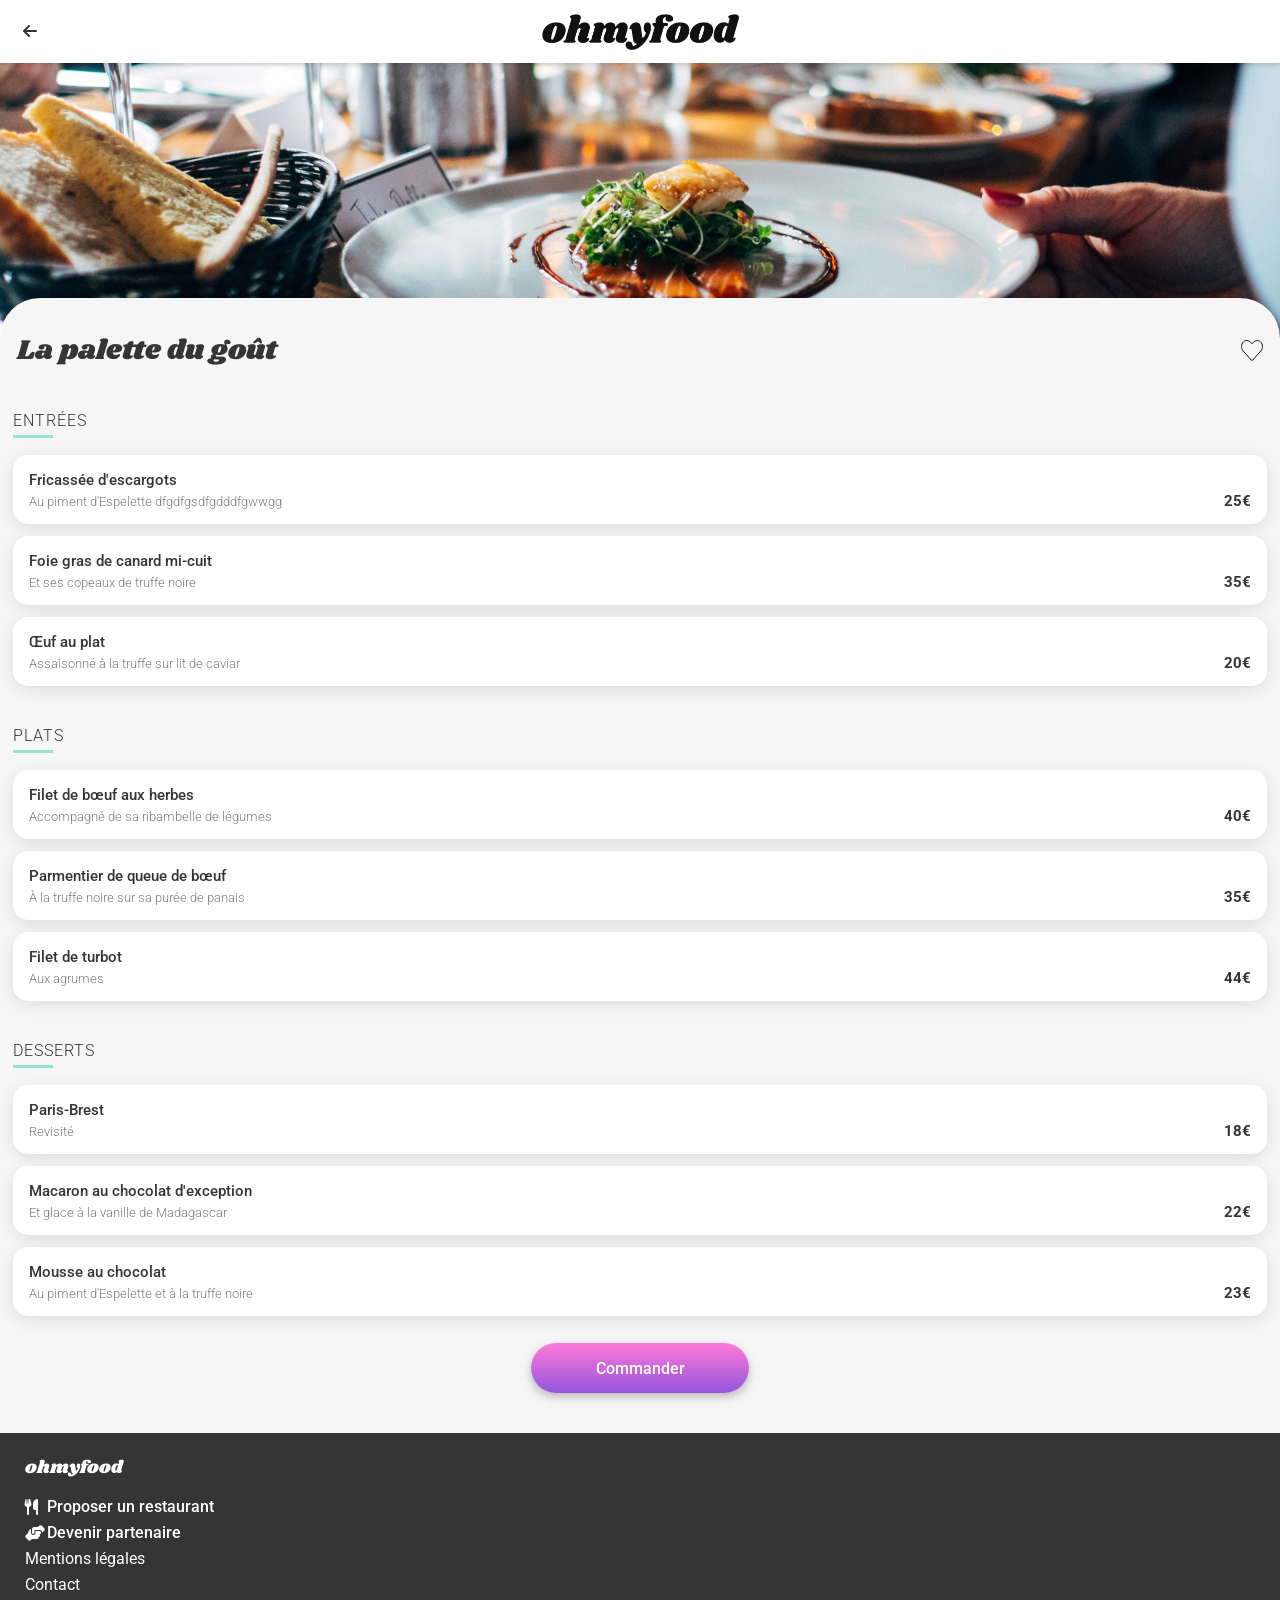
==== restaurants/la-palette-du-gout.html @ 816b4c9a "feat: intégrer la page mobile restaurant la-palette-du-gout sans animations" ====
<!doctype html>
<html lang="fr">
  <head>
    <meta charset="UTF-8" />
    <meta name="viewport" content="width=device-width, initial-scale=1.0" />
    <!-- Description pour SEO -->
    <meta name="description" content="Ohmyfood - Menu de La palette du goût" />
    <title>Menu - La palette du goût</title>
    <link rel="icon" href="../assets/images/favicon.png" type="image/png" />
    <!-- Appel pour les polices du site : Roboto & Shrikhand -->
    <link rel="preconnect" href="https://fonts.googleapis.com" />
    <link rel="preconnect" href="https://fonts.gstatic.com" crossorigin />
    <link
      href="https://fonts.googleapis.com/css2?family=Roboto:wght@300;400;500;700&family=Shrikhand&display=swap"
      rel="stylesheet"
    />
    <!-- Appel des fichiers pour les icônes -->
    <link
      rel="stylesheet"
      href="https://cdnjs.cloudflare.com/ajax/libs/font-awesome/6.2.1/css/all.min.css"
      integrity="sha512-MV7K8+y+gLIBoVD59lQIYicR65iaqukzvf/nwasF0nqhPay5w/9lJmVM2hMDcnK1OnMGCdVK+iQrJ7lzPJQd1w=="
      crossorigin="anonymous"
      referrerpolicy="no-referrer"
    />
    <!-- Appel pour les feuilles de style -->
    <link rel="stylesheet" href="../assets/css/style.css" />
  </head>

  <body>
    <!-- Définition des dégradés SVG réutilisables -->
    <svg width="0" height="0" style="position: absolute" aria-hidden="true">
      <defs>
        <linearGradient id="heart-gradient" x1="0" y1="0" x2="0" y2="1">
          <stop offset="0%" stop-color="#FF79DA" />
          <stop offset="100%" stop-color="#9356DC" />
        </linearGradient>
      </defs>
    </svg>

    <!-- HEADER -->
    <header>
      <!-- Logo -->
      <div class="header__top">
        <a
          href="../index.html"
          class="header__goback"
          aria-label="Retour à l'accueil"
        >
          <i class="fa-solid fa-arrow-left" aria-hidden="true"></i>
        </a>
        <img
          src="../assets/images/logo/ohmyfood.png"
          alt="Logo Ohmyfood"
          class="header__logo"
        />
      </div>
    </header>

    <main>
      <!-- BANNIÈRE -->
      <div class="restaurant-banner">
        <img
          src="../assets/images/restaurants/jay-wennington-N_Y88TWmGwA-unsplash.jpg"
          alt="Restaurant La palette du goût"
          class="restaurant-banner__image"
        />
      </div>

      <!-- CARTE RESTAURANT -->
      <div class="restaurant-content">
        <div class="restaurant-content__inner">
          <!-- Titre + Coeur -->
          <div class="restaurant-title">
            <h1 class="restaurant-title__name">La palette du goût</h1>
            <span class="card__heart">
              <span class="card__heart-icon">
                <svg
                  viewBox="0 0 22 21"
                  fill="none"
                  xmlns="http://www.w3.org/2000/svg"
                >
                  <path
                    d="M12.2207 2.40527C14.1599 0.222558 17.2057 -0.147219 19.3223 1.62402L19.5244 1.80176C22.0187 4.12419 22.1558 8.32368 19.9121 10.8496L11.5977 20.2148C11.2807 20.5716 10.8021 20.5941 10.4648 20.2822L10.3994 20.2148L2.08496 10.8496C-0.0847856 8.40259 -0.0235333 4.38556 2.25 2.02539L2.47656 1.80176C4.53112 -0.108075 7.5843 0.134683 9.58887 2.19922L9.78027 2.40527L11.001 3.77734L11.374 3.35742L12.2207 2.40527Z"
                  />
                </svg>
              </span>
            </span>
          </div>
          <!-- Section menu des entrées -->
          <section class="menu-section">
            <h2 class="menu-section__title">Entrées</h2>
            <ul class="menu-section__list">
              <!-- cartes plats -->
              <li class="dish">
                <div class="dish__text">
                  <p class="dish__name">Fricassée d'escargots</p>
                  <p class="dish__description">
                    Au piment d'Espelette dfgdfgsdfgdddfgwwgg
                  </p>
                </div>
                <p class="dish__price">25€</p>
                <div class="dish__select">
                  <i class="fa-solid fa-check" aria-hidden="true"></i>
                </div>
              </li>
              <li class="dish">
                <div class="dish__text">
                  <p class="dish__name">Foie gras de canard mi-cuit</p>
                  <p class="dish__description">
                    Et ses copeaux de truffe noire
                  </p>
                </div>
                <p class="dish__price">35€</p>
                <div class="dish__select">
                  <i class="fa-solid fa-check" aria-hidden="true"></i>
                </div>
              </li>
              <li class="dish">
                <div class="dish__text">
                  <p class="dish__name">Œuf au plat</p>
                  <p class="dish__description">
                    Assaisonné à la truffe sur lit de caviar
                  </p>
                </div>
                <p class="dish__price">20€</p>
                <div class="dish__select">
                  <i class="fa-solid fa-check" aria-hidden="true"></i>
                </div>
              </li>
            </ul>
          </section>

          <!-- Sections menu des plats -->
          <section class="menu-section">
            <h2 class="menu-section__title">Plats</h2>
            <ul class="menu-section__list">
              <!-- cartes plats -->
              <li class="dish">
                <div class="dish__text">
                  <p class="dish__name">Filet de bœuf aux herbes</p>
                  <p class="dish__description">
                    Accompagné de sa ribambelle de légumes
                  </p>
                </div>
                <p class="dish__price">40€</p>
                <div class="dish__select">
                  <i class="fa-solid fa-check" aria-hidden="true"></i>
                </div>
              </li>
              <li class="dish">
                <div class="dish__text">
                  <p class="dish__name">Parmentier de queue de bœuf</p>
                  <p class="dish__description">
                    À la truffe noire sur sa purée de panais
                  </p>
                </div>
                <p class="dish__price">35€</p>
                <div class="dish__select">
                  <i class="fa-solid fa-check" aria-hidden="true"></i>
                </div>
              </li>
              <li class="dish">
                <div class="dish__text">
                  <p class="dish__name">Filet de turbot</p>
                  <p class="dish__description">Aux agrumes</p>
                </div>
                <p class="dish__price">44€</p>
                <div class="dish__select">
                  <i class="fa-solid fa-check" aria-hidden="true"></i>
                </div>
              </li>
            </ul>
          </section>

          <!-- Sections menu des desserts -->
          <section class="menu-section">
            <h2 class="menu-section__title">Desserts</h2>
            <ul class="menu-section__list">
              <!-- cartes plats -->
              <li class="dish">
                <div class="dish__text">
                  <p class="dish__name">Paris-Brest</p>
                  <p class="dish__description">Revisité</p>
                </div>
                <p class="dish__price">18€</p>
                <div class="dish__select">
                  <i class="fa-solid fa-check" aria-hidden="true"></i>
                </div>
              </li>
              <li class="dish">
                <div class="dish__text">
                  <p class="dish__name">Macaron au chocolat d'exception</p>
                  <p class="dish__description">
                    Et glace à la vanille de Madagascar
                  </p>
                </div>
                <p class="dish__price">22€</p>
                <div class="dish__select">
                  <i class="fa-solid fa-check" aria-hidden="true"></i>
                </div>
              </li>
              <li class="dish">
                <div class="dish__text">
                  <p class="dish__name">Mousse au chocolat</p>
                  <p class="dish__description">
                    Au piment d'Espelette et à la truffe noire
                  </p>
                </div>
                <p class="dish__price">23€</p>
                <div class="dish__select">
                  <i class="fa-solid fa-check" aria-hidden="true"></i>
                </div>
              </li>
            </ul>
          </section>

          <a href="#" class="btn btn--restaurant">Commander</a>
        </div>
      </div>

      <!-- FOOTER -->
      <footer class="footer">
        <p class="footer__logo">ohmyfood</p>
        <nav class="footer__nav" aria-label="Liens utiles">
          <ul class="footer__list">
            <li class="footer__item">
              <a href="#" class="footer__link footer__link--bold">
                <i class="fa-solid fa-utensils" aria-hidden="true"></i>
                <span>Proposer un restaurant</span>
              </a>
            </li>

            <li class="footer__item">
              <a href="#" class="footer__link footer__link--bold">
                <i class="fa-solid fa-handshake-angle" aria-hidden="true"></i>
                <span>Devenir partenaire</span>
              </a>
            </li>

            <li class="footer__item">
              <a href="#" class="footer__link footer__link--regular">
                Mentions légales
              </a>
            </li>

            <li class="footer__item">
              <a
                href="mailto:contact@ohmyfood.com"
                class="footer__link footer__link--regular"
              >
                Contact
              </a>
            </li>
          </ul>
        </nav>
      </footer>
    </main>
  </body>
</html>
---- assets/css/style.css ----
* {
  margin: 0;
  padding: 0;
  box-sizing: border-box;
}

body {
  font-family: "Roboto", sans-serif;
  background-color: #F6F6F6;
  color: #353535;
}

a {
  color: inherit;
  text-decoration: none;
}

ul, ol {
  list-style: none;
}

img {
  display: block;
  max-width: 100%;
}

button {
  background: none;
  border: none;
  cursor: pointer;
  padding: 0;
  font-family: inherit;
}

.header__goback {
  padding: 7px 6px;
  position: absolute;
  left: 17px;
}

.restaurant-banner {
  width: 100%;
}
.restaurant-banner__image {
  width: 100%;
  height: 275px;
  object-fit: cover;
}

.restaurant-content {
  background-color: #F6F6F6;
  border-radius: 40px 40px 0 0;
  margin-top: -40px;
  margin-bottom: 40px;
  position: relative;
  z-index: 1;
  min-height: 200px;
}

.restaurant-content__inner {
  display: flex;
  flex-direction: column;
  padding-top: 32px;
  align-items: center;
}

.restaurant-title {
  display: flex;
  align-items: center;
  justify-content: space-between;
  padding: 0 17px;
  width: 100%;
}
.restaurant-title__name {
  font-family: "Shrikhand", cursive;
  font-size: 28px;
  font-weight: 400;
}

.menu-section {
  margin-top: 40px;
  padding: 0 13px;
  width: 100%;
}
.menu-section__title {
  font-family: "Roboto", sans-serif;
  font-size: 16px;
  font-weight: 300;
  text-transform: uppercase;
  letter-spacing: 1px;
  display: inline-block;
  padding-bottom: 5px;
}
.menu-section__title::after {
  content: "";
  display: block;
  width: 40px;
  height: 3px;
  background-color: #99E2D0;
  margin-top: 5px;
}

.dish {
  display: flex;
  align-items: center;
  height: 69px;
  padding: 0 0 0 16px;
  background-color: #FFFFFF;
  border-radius: 15px;
  box-shadow: 0 4px 15px 0 rgba(0, 0, 0, 0.1);
  margin-top: 12px;
  overflow: hidden;
}
.dish__text {
  display: flex;
  flex-direction: column;
  gap: 5px;
  flex: 1;
  min-width: 0px;
}
.dish__name {
  font-size: 15px;
  font-weight: 500;
}
.dish__description {
  font-size: 13px;
  font-weight: 300;
  color: #7E7E7E;
}
.dish__name, .dish__description {
  white-space: nowrap;
  overflow: hidden;
  text-overflow: ellipsis;
  max-width: 100%;
}
.dish__price {
  font-size: 15px;
  font-weight: 700;
  flex-shrink: 0;
  align-self: flex-end;
  padding-bottom: 14px;
  margin-right: 16px;
}
.dish__select {
  display: flex;
  align-items: center;
  justify-content: center;
  width: 59px;
  max-width: 0px;
  height: 100%;
  background-color: #99E2D0;
  border-radius: 0 15px 15px 0;
  overflow: hidden;
  flex-shrink: 0;
}
.dish__select i {
  display: flex;
  align-items: center;
  justify-content: center;
  width: 20px;
  height: 20px;
  background-color: #FFFFFF;
  border-radius: 50%;
  color: #99E2D0;
  font-size: 14px;
}
.dish:hover .dish__select {
  max-width: 59px;
}

.btn--restaurant {
  margin-top: 40px;
}

.header {
  display: flex;
  flex-direction: column;
  align-items: center;
}
.header__top {
  display: flex;
  align-items: center;
  width: 100%;
  height: 63px;
  background-color: #FFFFFF;
  position: relative;
  box-shadow: 0 2px 4px 0 rgba(0, 0, 0, 0.15);
}
.header__logo {
  width: 197px;
  height: 36px;
  margin: 14px auto;
}
.header__location {
  display: flex;
  align-items: center;
  justify-content: center;
  width: 100%;
  height: 50px;
  gap: 17px;
  background-color: #EAEAEA;
  box-shadow: 0 4px 4px 0 rgba(0, 0, 0, 0.25);
}
.header__location i {
  color: #353535;
}
.header__location-text {
  font-family: "Roboto", sans-serif;
  font-weight: 500;
  font-size: 16px;
  color: #353535;
}

.hero {
  display: flex;
  flex-direction: column;
  align-items: center;
  background-color: #F6F6F6;
  padding: 39px 16px;
  font-family: "Roboto", sans-serif;
  text-align: center;
}
.hero__title {
  font-weight: 700;
  font-size: 24px;
  color: #000000;
}
.hero__subtitle {
  font-weight: 300;
  font-size: 18px;
  color: #353535;
  margin-top: 8px;
}

.btn {
  display: inline-flex;
  align-items: center;
  justify-content: center;
  background: linear-gradient(to top, #9356DC, #FF79DA);
  color: #FFFFFF;
  font-family: "Roboto", sans-serif;
  font-weight: 500;
  font-size: 16px;
  width: 218px;
  height: 50px;
  border-radius: 30px;
  box-shadow: 0 4px 10px 0 rgba(0, 0, 0, 0.25);
  margin-top: 27px;
}

.how-it-works {
  background-color: #FFFFFF;
  padding: 48px 20px 68px 20px;
}
.how-it-works__title {
  font-weight: 700;
  font-size: 24px;
  color: #000000;
  margin-bottom: 32px;
}
.how-it-works__list {
  display: flex;
  flex-direction: column;
  gap: 25px;
}
.how-it-works__item {
  display: flex;
  align-items: center;
  position: relative;
}
.how-it-works__number {
  display: flex;
  align-items: center;
  justify-content: center;
  min-width: 24px;
  height: 24px;
  border-radius: 50%;
  background-color: #9356DC;
  color: #FFFFFF;
  font-weight: 500;
  font-size: 14px;
  position: absolute;
  left: 0;
  z-index: 1;
}
.how-it-works__card {
  display: flex;
  align-items: center;
  gap: 23px;
  width: 100%;
  padding: 27px 38px 27px 32px;
  background-color: #F6F6F6;
  border-radius: 20px;
  box-shadow: 0 4px 15px 0 rgba(0, 0, 0, 0.15);
  margin-left: 12px;
}
.how-it-works__card i {
  color: #7E7E7E;
  font-size: 18px;
  min-width: 20px;
  text-align: center;
}
.how-it-works__card p {
  font-weight: 500;
  font-size: 16px;
  color: #000000;
}

.restaurants {
  background-color: #FFFFFF;
  padding: 54px 20px;
}
.restaurants__title {
  font-weight: 700;
  font-size: 24px;
  color: #000000;
  margin-bottom: 32px;
}
.restaurants__grid {
  display: flex;
  flex-direction: column;
  gap: 18px;
}

.card {
  display: block;
  border-radius: 15px;
  background-color: #FFFFFF;
  box-shadow: 0 4px 15px 0 rgba(0, 0, 0, 0.1);
  overflow: hidden;
}
.card__image-wrapper {
  position: relative;
}
.card__image {
  width: 100%;
  height: 176px;
  object-fit: cover;
  border-radius: 15px 15px 0 0;
}
.card__badge {
  position: absolute;
  top: 16px;
  right: 16px;
  background-color: #99E2D0;
  color: #008766;
  font-weight: 500;
  font-size: 14px;
  padding: 8px 16px;
}
.card__body {
  display: flex;
  align-items: center;
  justify-content: space-between;
  padding: 16px 16px 12px 17px;
}
.card__text {
  display: flex;
  flex-direction: column;
  gap: 5px;
}
.card__name {
  font-weight: 700;
  font-size: 18px;
  color: #000000;
}
.card__cuisine {
  font-weight: 300;
  font-size: 17px;
  color: #000000;
}
.card__heart {
  cursor: pointer;
  flex-shrink: 0;
  background: none;
  border: none;
  padding: 0;
}
.card__heart-icon {
  display: block;
  width: 22px;
  height: 21px;
}
.card__heart-icon svg {
  width: 100%;
  height: 100%;
}
.card__heart-icon path {
  stroke: #101010;
  stroke-width: 1;
}
.card__heart:hover .card__heart-icon path {
  fill: url(#heart-gradient);
  stroke: none;
}

.footer {
  background-color: #353535;
  display: flex;
  flex-direction: column;
  gap: 16px;
  padding: 22px 25px;
}
.footer__logo {
  font-family: "Shrikhand", cursive;
  font-weight: 400;
  font-size: 18px;
  color: #FFFFFF;
}
.footer__list {
  display: flex;
  flex-direction: column;
  gap: 7px;
  padding: 0;
}
.footer__link {
  display: flex;
  align-items: center;
  gap: 11px;
  color: #FFFFFF;
  font-size: 16px;
}
.footer__link i {
  width: 11px;
  text-align: center;
}
.footer__link--bold {
  font-weight: 500;
}
.footer__link--regular {
  font-weight: 400;
}/*# sourceMappingURL=style.css.map */
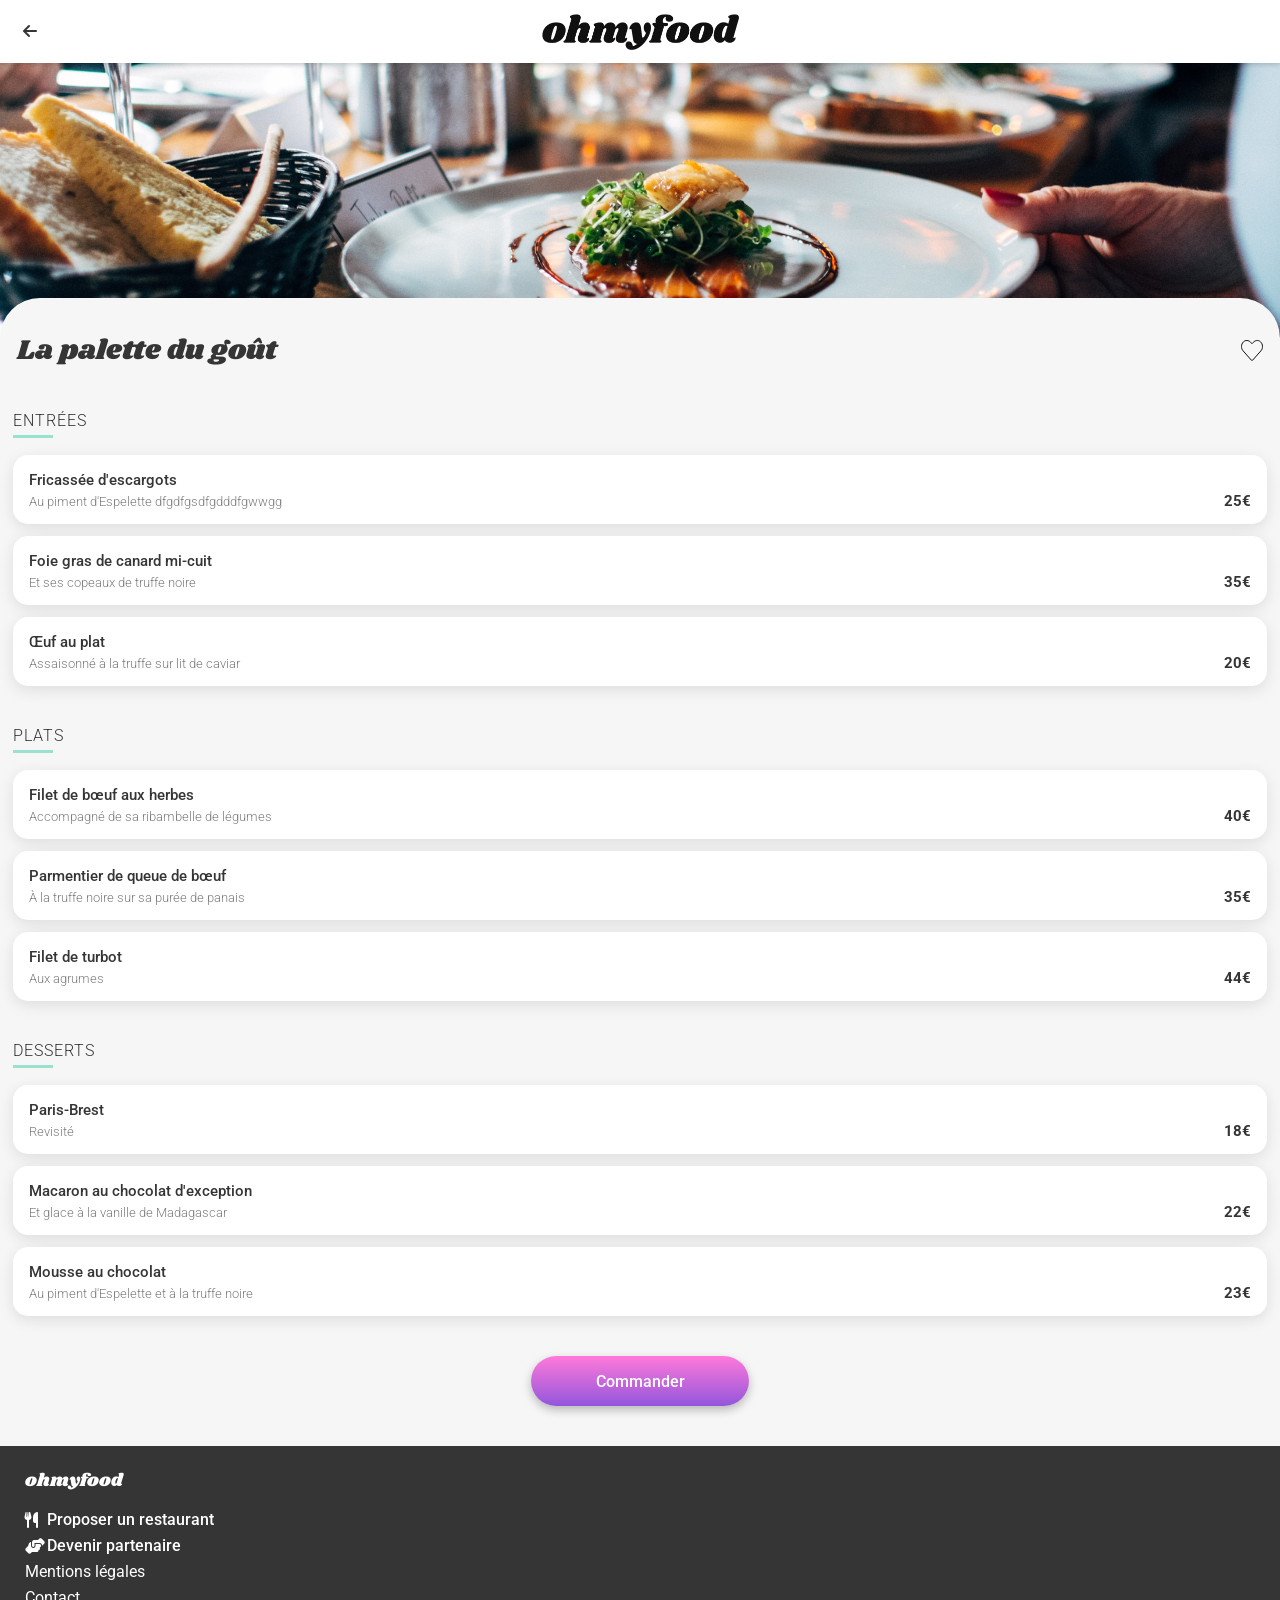
==== commit 52638bfd: "feat: add desktop responsive for restaurant page" ====
--- a/restaurants/la-palette-du-gout.html
+++ b/restaurants/la-palette-du-gout.html
@@ -73,6 +73,7 @@
           <div class="restaurant-title">
             <h1 class="restaurant-title__name">La palette du goût</h1>
             <span class="card__heart">
+              <!-- SVG 1 : contour seul — dans le flux, donne la taille au parent -->
               <span class="card__heart-icon">
                 <svg
                   viewBox="0 0 22 21"
@@ -80,6 +81,22 @@
                   xmlns="http://www.w3.org/2000/svg"
                 >
                   <path
+                    stroke="#101010"
+                    stroke-width="1"
+                    d="M12.2207 2.40527C14.1599 0.222558 17.2057 -0.147219 19.3223 1.62402L19.5244 1.80176C22.0187 4.12419 22.1558 8.32368 19.9121 10.8496L11.5977 20.2148C11.2807 20.5716 10.8021 20.5941 10.4648 20.2822L10.3994 20.2148L2.08496 10.8496C-0.0847856 8.40259 -0.0235333 4.38556 2.25 2.02539L2.47656 1.80176C4.53112 -0.108075 7.5843 0.134683 9.58887 2.19922L9.78027 2.40527L11.001 3.77734L11.374 3.35742L12.2207 2.40527Z"
+                  />
+                </svg>
+              </span>
+
+              <!-- SVG 2 : gradient seul — en absolute, invisible au repos -->
+              <span class="card__heart-icon card__heart-icon--filled">
+                <svg
+                  viewBox="0 0 22 21"
+                  fill="none"
+                  xmlns="http://www.w3.org/2000/svg"
+                >
+                  <path
+                    fill="url(#heart-gradient)"
                     d="M12.2207 2.40527C14.1599 0.222558 17.2057 -0.147219 19.3223 1.62402L19.5244 1.80176C22.0187 4.12419 22.1558 8.32368 19.9121 10.8496L11.5977 20.2148C11.2807 20.5716 10.8021 20.5941 10.4648 20.2822L10.3994 20.2148L2.08496 10.8496C-0.0847856 8.40259 -0.0235333 4.38556 2.25 2.02539L2.47656 1.80176C4.53112 -0.108075 7.5843 0.134683 9.58887 2.19922L9.78027 2.40527L11.001 3.77734L11.374 3.35742L12.2207 2.40527Z"
                   />
                 </svg>
--- a/assets/css/style.css
+++ b/assets/css/style.css
@@ -32,12 +32,127 @@
   font-family: inherit;
 }
 
+@keyframes loader-slide-in {
+  from {
+    opacity: 0;
+    transform: translateY(-100px);
+  }
+  to {
+    opacity: 1;
+    transform: translateY(0);
+  }
+}
+@keyframes loader-bar-pulse {
+  from {
+    transform: scaleY(0.35);
+    opacity: 0.45;
+  }
+  to {
+    transform: scaleY(1);
+    opacity: 1;
+  }
+}
+@keyframes loader-tagline-blink {
+  0% {
+    opacity: 1;
+  }
+  50% {
+    opacity: 0.15;
+  }
+  100% {
+    opacity: 1;
+  }
+}
+@keyframes loader-hide {
+  to {
+    opacity: 0;
+    pointer-events: none;
+  }
+}
+.loader {
+  position: fixed;
+  inset: 0;
+  z-index: 100;
+  background: #ffffff;
+  display: flex;
+  flex-direction: column;
+  align-items: center;
+  justify-content: center;
+  gap: 32px;
+  animation: loader-hide 400ms ease-in 2500ms forwards;
+}
+.loader__logo {
+  overflow: visible;
+  animation: loader-slide-in 700ms cubic-bezier(0.22, 1, 0.36, 1) 80ms both;
+}
+.loader__bars {
+  display: flex;
+  align-items: flex-end;
+  gap: 16px;
+  animation: loader-slide-in 500ms cubic-bezier(0.22, 1, 0.36, 1) 300ms both;
+}
+.loader__bar {
+  width: 13px;
+  border-radius: 6px;
+  animation: loader-bar-pulse 850ms ease-in-out infinite alternate both;
+}
+.loader__bar--1 {
+  background-color: #9356DC;
+  height: 40px;
+  animation-delay: 0ms;
+}
+.loader__bar--2 {
+  background-color: #c44eb7;
+  height: 52px;
+  animation-delay: 150ms;
+}
+.loader__bar--3 {
+  background-color: #FF79DA;
+  height: 34px;
+  animation-delay: 300ms;
+}
+.loader__bar--4 {
+  background-color: #c4b4d7;
+  height: 58px;
+  animation-delay: 450ms;
+}
+.loader__bar--5 {
+  background-color: #99E2D0;
+  height: 42px;
+  animation-delay: 600ms;
+}
+.loader__bar--6 {
+  background-color: #c4b4d7;
+  height: 48px;
+  animation-delay: 750ms;
+}
+.loader__bar--7 {
+  background-color: #9356DC;
+  height: 36px;
+  animation-delay: 900ms;
+}
+.loader__tagline {
+  font-family: "Roboto", sans-serif;
+  font-size: 1.2rem;
+  font-weight: 300;
+  color: #aaaaaa;
+  letter-spacing: 0.14em;
+  text-transform: uppercase;
+  margin: 0;
+  animation: loader-slide-in 500ms cubic-bezier(0.22, 1, 0.36, 1) 450ms both, loader-tagline-blink 2000ms ease-in-out infinite 1200ms;
+}
+
 .header__goback {
   padding: 7px 6px;
   position: absolute;
   left: 17px;
 }
 
+@media (min-width: 1440px) {
+  main {
+    background-color: #FFFFFF;
+  }
+}
 .restaurant-banner {
   width: 100%;
 }
@@ -45,16 +160,26 @@
   width: 100%;
   height: 275px;
   object-fit: cover;
+}
+@media (min-width: 1440px) {
+  .restaurant-banner__image {
+    height: 383px;
+  }
 }
 
 .restaurant-content {
   background-color: #F6F6F6;
   border-radius: 40px 40px 0 0;
   margin-top: -40px;
-  margin-bottom: 40px;
   position: relative;
   z-index: 1;
-  min-height: 200px;
+}
+@media (min-width: 1440px) {
+  .restaurant-content {
+    max-width: 1055px;
+    margin-left: auto;
+    margin-right: auto;
+  }
 }
 
 .restaurant-content__inner {
@@ -62,6 +187,11 @@
   flex-direction: column;
   padding-top: 32px;
   align-items: center;
+}
+@media (min-width: 1440px) {
+  .restaurant-content__inner {
+    padding-top: 51px;
+  }
 }
 
 .restaurant-title {
@@ -75,6 +205,13 @@
   font-family: "Shrikhand", cursive;
   font-size: 28px;
   font-weight: 400;
+}
+@media (min-width: 1440px) {
+  .restaurant-title {
+    max-width: 307px;
+    padding: 0;
+    margin: 0 auto;
+  }
 }
 
 .menu-section {
@@ -99,6 +236,12 @@
   background-color: #99E2D0;
   margin-top: 5px;
 }
+@media (min-width: 1440px) {
+  .menu-section {
+    max-width: 634px;
+    padding: 0;
+  }
+}
 
 .dish {
   display: flex;
@@ -169,7 +312,7 @@
 }
 
 .btn--restaurant {
-  margin-top: 40px;
+  margin: 40px 0;
 }
 
 .header {
@@ -210,6 +353,14 @@
   font-size: 16px;
   color: #353535;
 }
+@media (min-width: 1440px) {
+  .header__top {
+    height: 96px;
+  }
+  .header__location {
+    box-shadow: none;
+  }
+}
 
 .hero {
   display: flex;
@@ -230,6 +381,19 @@
   font-size: 18px;
   color: #353535;
   margin-top: 8px;
+  margin-bottom: 27px;
+}
+@media (min-width: 1440px) {
+  .hero {
+    gap: 18px;
+  }
+  .hero__title {
+    font-size: 40px;
+  }
+  .hero__subtitle {
+    margin-top: 0;
+    margin-bottom: 0;
+  }
 }
 
 .btn {
@@ -245,7 +409,25 @@
   height: 50px;
   border-radius: 30px;
   box-shadow: 0 4px 10px 0 rgba(0, 0, 0, 0.25);
-  margin-top: 27px;
+  position: relative;
+  overflow: hidden;
+  z-index: 1;
+  transition: box-shadow 300ms ease;
+}
+.btn::after {
+  content: "";
+  position: absolute;
+  inset: 0;
+  background: linear-gradient(to top, #c084e8, #FF79DA);
+  opacity: 0;
+  z-index: -1;
+  transition: opacity 300ms ease;
+}
+.btn:hover::after {
+  opacity: 1;
+}
+.btn:hover {
+  box-shadow: 0 4px 15px 0 rgba(0, 0, 0, 0.35);
 }
 
 .how-it-works {
@@ -305,9 +487,20 @@
   font-size: 16px;
   color: #000000;
 }
+@media (min-width: 1440px) {
+  .how-it-works {
+    padding: 50px 180px;
+  }
+  .how-it-works__list {
+    flex-direction: row;
+  }
+  .how-it-works__item {
+    flex: 1;
+  }
+}
 
 .restaurants {
-  background-color: #FFFFFF;
+  background-color: #F6F6F6;
   padding: 54px 20px;
 }
 .restaurants__title {
@@ -320,6 +513,18 @@
   display: flex;
   flex-direction: column;
   gap: 18px;
+}
+@media (min-width: 1440px) {
+  .restaurants {
+    padding: 0 180px;
+    margin-top: 30px;
+    margin-bottom: 30px;
+  }
+  .restaurants__grid {
+    display: grid;
+    grid-template-columns: repeat(2, 1fr);
+    gap: 50px;
+  }
 }
 
 .card {
@@ -371,15 +576,18 @@
 }
 .card__heart {
   cursor: pointer;
+  position: relative;
+  width: 22px;
+  height: 21px;
+  display: block;
   flex-shrink: 0;
-  background: none;
-  border: none;
-  padding: 0;
 }
 .card__heart-icon {
   display: block;
-  width: 22px;
-  height: 21px;
+  width: 100%;
+  height: 100%;
+  opacity: 1;
+  transition: opacity 1300ms ease;
 }
 .card__heart-icon svg {
   width: 100%;
@@ -388,10 +596,26 @@
 .card__heart-icon path {
   stroke: #101010;
   stroke-width: 1;
-}
-.card__heart:hover .card__heart-icon path {
+  fill: none;
+}
+.card__heart-icon--filled {
+  position: absolute;
+  top: 0;
+  left: 0;
+  width: 100%;
+  height: 100%;
+  opacity: 0;
+  transition: opacity 1300ms ease;
+}
+.card__heart-icon--filled path {
   fill: url(#heart-gradient);
   stroke: none;
+}
+.card__heart:hover .card__heart-icon {
+  opacity: 0;
+}
+.card__heart:hover .card__heart-icon--filled {
+  opacity: 1;
 }
 
 .footer {
@@ -426,7 +650,27 @@
 }
 .footer__link--bold {
   font-weight: 500;
+  width: 190px;
 }
 .footer__link--regular {
   font-weight: 400;
+  width: 130px;
+}
+@media (min-width: 1440px) {
+  .footer {
+    flex-direction: row;
+    align-items: flex-end;
+    padding: 30px 25px;
+    justify-content: flex-end;
+    min-height: 114px;
+  }
+  .footer__list {
+    flex-direction: row;
+  }
+  .footer__logo {
+    order: 2;
+  }
+  .footer__nav {
+    order: 1;
+  }
 }/*# sourceMappingURL=style.css.map */
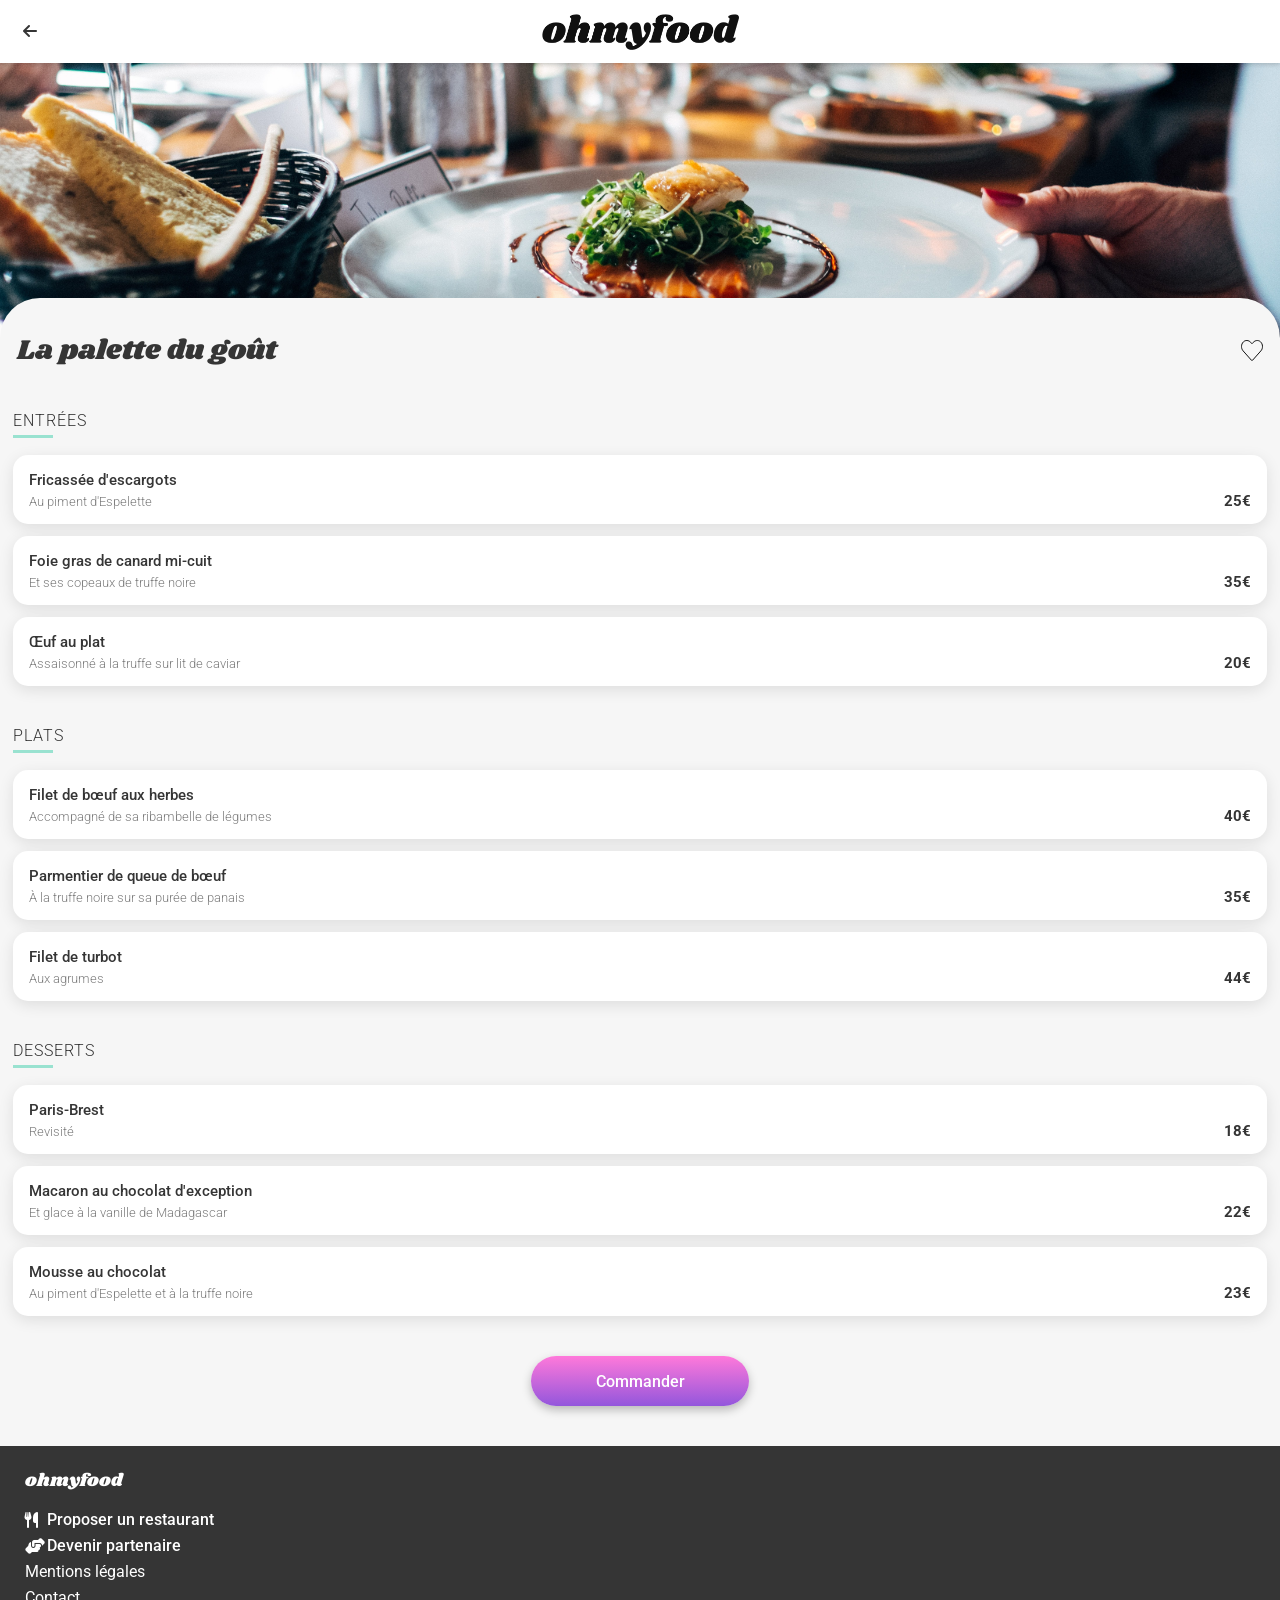
==== commit 129561f1: "feat: intégration page restaurant À la française" ====
--- a/restaurants/la-palette-du-gout.html
+++ b/restaurants/la-palette-du-gout.html
@@ -105,22 +105,20 @@
           </div>
           <!-- Section menu des entrées -->
           <section class="menu-section">
-            <h2 class="menu-section__title">Entrées</h2>
+            <h2 class="menu-section__title" data-index="1">Entrées</h2>
             <ul class="menu-section__list">
               <!-- cartes plats -->
-              <li class="dish">
+              <li class="dish" data-index="2">
                 <div class="dish__text">
                   <p class="dish__name">Fricassée d'escargots</p>
-                  <p class="dish__description">
-                    Au piment d'Espelette dfgdfgsdfgdddfgwwgg
-                  </p>
+                  <p class="dish__description">Au piment d'Espelette</p>
                 </div>
                 <p class="dish__price">25€</p>
                 <div class="dish__select">
                   <i class="fa-solid fa-check" aria-hidden="true"></i>
                 </div>
               </li>
-              <li class="dish">
+              <li class="dish" data-index="3">
                 <div class="dish__text">
                   <p class="dish__name">Foie gras de canard mi-cuit</p>
                   <p class="dish__description">
@@ -132,7 +130,7 @@
                   <i class="fa-solid fa-check" aria-hidden="true"></i>
                 </div>
               </li>
-              <li class="dish">
+              <li class="dish" data-index="4">
                 <div class="dish__text">
                   <p class="dish__name">Œuf au plat</p>
                   <p class="dish__description">
@@ -149,10 +147,10 @@
 
           <!-- Sections menu des plats -->
           <section class="menu-section">
-            <h2 class="menu-section__title">Plats</h2>
+            <h2 class="menu-section__title" data-index="5">Plats</h2>
             <ul class="menu-section__list">
               <!-- cartes plats -->
-              <li class="dish">
+              <li class="dish" data-index="6">
                 <div class="dish__text">
                   <p class="dish__name">Filet de bœuf aux herbes</p>
                   <p class="dish__description">
@@ -164,7 +162,7 @@
                   <i class="fa-solid fa-check" aria-hidden="true"></i>
                 </div>
               </li>
-              <li class="dish">
+              <li class="dish" data-index="7">
                 <div class="dish__text">
                   <p class="dish__name">Parmentier de queue de bœuf</p>
                   <p class="dish__description">
@@ -176,7 +174,7 @@
                   <i class="fa-solid fa-check" aria-hidden="true"></i>
                 </div>
               </li>
-              <li class="dish">
+              <li class="dish" data-index="8">
                 <div class="dish__text">
                   <p class="dish__name">Filet de turbot</p>
                   <p class="dish__description">Aux agrumes</p>
@@ -191,10 +189,10 @@
 
           <!-- Sections menu des desserts -->
           <section class="menu-section">
-            <h2 class="menu-section__title">Desserts</h2>
+            <h2 class="menu-section__title" data-index="9">Desserts</h2>
             <ul class="menu-section__list">
               <!-- cartes plats -->
-              <li class="dish">
+              <li class="dish" data-index="10">
                 <div class="dish__text">
                   <p class="dish__name">Paris-Brest</p>
                   <p class="dish__description">Revisité</p>
@@ -204,7 +202,7 @@
                   <i class="fa-solid fa-check" aria-hidden="true"></i>
                 </div>
               </li>
-              <li class="dish">
+              <li class="dish" data-index="11">
                 <div class="dish__text">
                   <p class="dish__name">Macaron au chocolat d'exception</p>
                   <p class="dish__description">
@@ -216,7 +214,7 @@
                   <i class="fa-solid fa-check" aria-hidden="true"></i>
                 </div>
               </li>
-              <li class="dish">
+              <li class="dish" data-index="12">
                 <div class="dish__text">
                   <p class="dish__name">Mousse au chocolat</p>
                   <p class="dish__description">
--- a/assets/css/style.css
+++ b/assets/css/style.css
@@ -142,6 +142,16 @@
   animation: loader-slide-in 500ms cubic-bezier(0.22, 1, 0.36, 1) 450ms both, loader-tagline-blink 2000ms ease-in-out infinite 1200ms;
 }
 
+@keyframes dish-appear {
+  from {
+    opacity: 0;
+    transform: translateY(40px);
+  }
+  to {
+    opacity: 1;
+    transform: translateY(0);
+  }
+}
 .header__goback {
   padding: 7px 6px;
   position: absolute;
@@ -295,6 +305,7 @@
   border-radius: 0 15px 15px 0;
   overflow: hidden;
   flex-shrink: 0;
+  transition: max-width 500ms ease-in-out;
 }
 .dish__select i {
   display: flex;
@@ -306,9 +317,84 @@
   border-radius: 50%;
   color: #99E2D0;
   font-size: 14px;
+  transition: transform 500ms ease-in-out;
 }
 .dish:hover .dish__select {
   max-width: 59px;
+}
+.dish:hover .dish__select i {
+  transform: rotate(360deg);
+}
+
+.menu-section__title,
+.dish {
+  opacity: 0;
+  animation: dish-appear 1500ms cubic-bezier(0.57, 0, 0, 1) forwards;
+}
+
+.menu-section__title[data-index="1"],
+.dish[data-index="1"] {
+  animation-delay: 0ms;
+}
+
+.menu-section__title[data-index="2"],
+.dish[data-index="2"] {
+  animation-delay: 150ms;
+}
+
+.menu-section__title[data-index="3"],
+.dish[data-index="3"] {
+  animation-delay: 300ms;
+}
+
+.menu-section__title[data-index="4"],
+.dish[data-index="4"] {
+  animation-delay: 450ms;
+}
+
+.menu-section__title[data-index="5"],
+.dish[data-index="5"] {
+  animation-delay: 600ms;
+}
+
+.menu-section__title[data-index="6"],
+.dish[data-index="6"] {
+  animation-delay: 750ms;
+}
+
+.menu-section__title[data-index="7"],
+.dish[data-index="7"] {
+  animation-delay: 900ms;
+}
+
+.menu-section__title[data-index="8"],
+.dish[data-index="8"] {
+  animation-delay: 1050ms;
+}
+
+.menu-section__title[data-index="9"],
+.dish[data-index="9"] {
+  animation-delay: 1200ms;
+}
+
+.menu-section__title[data-index="10"],
+.dish[data-index="10"] {
+  animation-delay: 1350ms;
+}
+
+.menu-section__title[data-index="11"],
+.dish[data-index="11"] {
+  animation-delay: 1500ms;
+}
+
+.menu-section__title[data-index="12"],
+.dish[data-index="12"] {
+  animation-delay: 1650ms;
+}
+
+.menu-section__title[data-index="13"],
+.dish[data-index="13"] {
+  animation-delay: 1800ms;
 }
 
 .btn--restaurant {
@@ -409,24 +495,10 @@
   height: 50px;
   border-radius: 30px;
   box-shadow: 0 4px 10px 0 rgba(0, 0, 0, 0.25);
-  position: relative;
-  overflow: hidden;
-  z-index: 1;
-  transition: box-shadow 300ms ease;
-}
-.btn::after {
-  content: "";
-  position: absolute;
-  inset: 0;
-  background: linear-gradient(to top, #c084e8, #FF79DA);
-  opacity: 0;
-  z-index: -1;
-  transition: opacity 300ms ease;
-}
-.btn:hover::after {
-  opacity: 1;
+  transition: opacity 500ms ease, box-shadow 500ms ease;
 }
 .btn:hover {
+  opacity: 0.75;
   box-shadow: 0 4px 15px 0 rgba(0, 0, 0, 0.35);
 }
 
